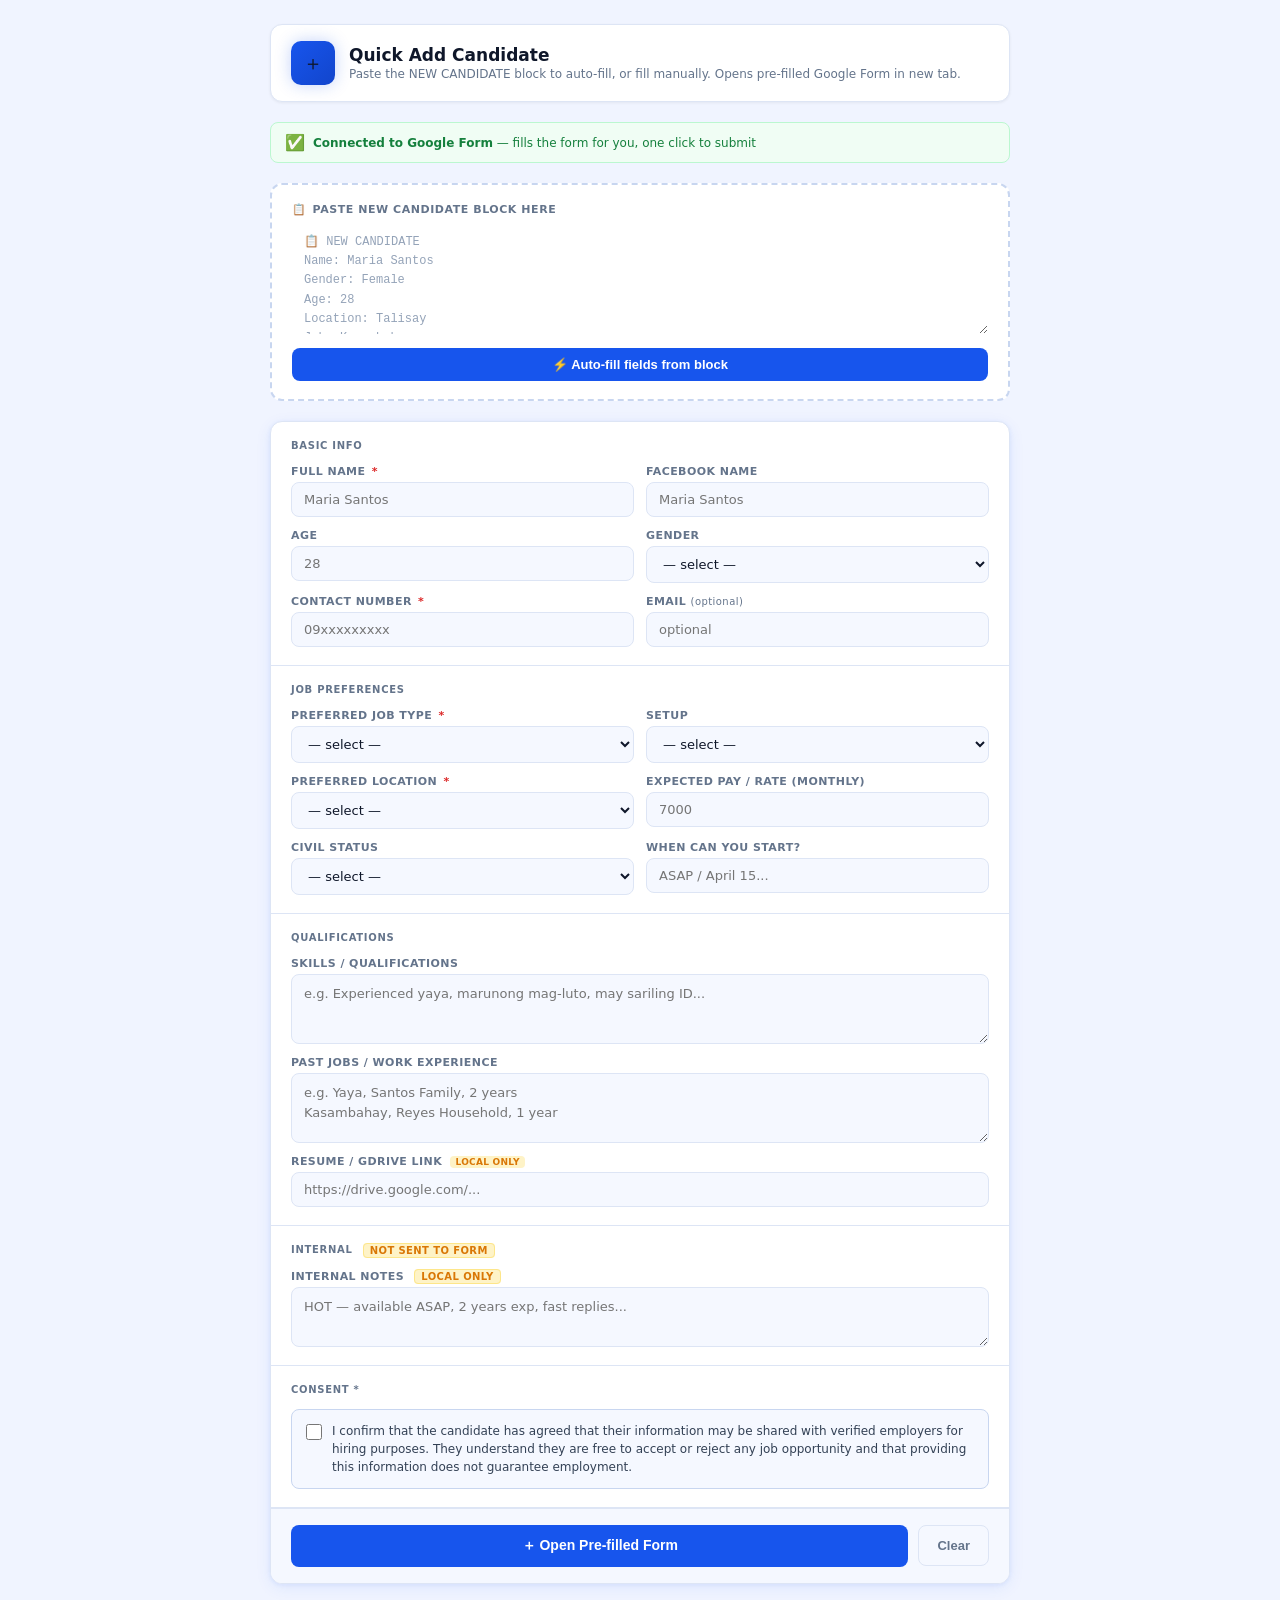
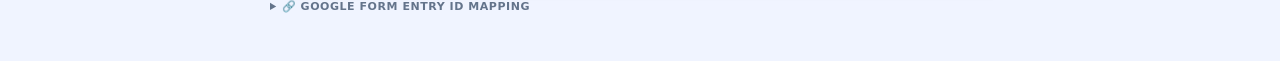
==== quick-add-candidate.html @ f5a3fc93 "Rewrite Quick Add Candidate with consent, validation, success screen - All 14 Google Form entry IDs " ====
<!DOCTYPE html>
<html lang="en">
<head>
<meta charset="UTF-8">
<meta name="viewport" content="width=device-width, initial-scale=1.0">
<title>Quick Add Candidate — Job Search PH</title>
<style>
  :root {
    --accent:       #1755ed;
    --accent-lt:    #e8effe;
    --success:      #16a34a;
    --success-lt:   #dcfce7;
    --danger:       #dc2626;
    --danger-lt:    #fee2e2;
    --warn:         #d97706;
    --warn-lt:      #fef3c7;
    --bg:           #f0f4ff;
    --surface:      #ffffff;
    --surface2:     #f5f8ff;
    --border:       #dde5f5;
    --border2:      #c8d6f0;
    --text:         #0f172a;
    --text2:        #334155;
    --text3:        #64748b;
    --radius:       12px;
    --radius-sm:    8px;
    --shadow:       0 1px 4px rgba(23,85,237,.08), 0 4px 16px rgba(23,85,237,.08);
    --shadow-sm:    0 1px 3px rgba(0,0,0,.06);
  }
  * { box-sizing: border-box; margin: 0; padding: 0; }

  body {
    font-family: 'Segoe UI', system-ui, sans-serif;
    background: var(--bg);
    color: var(--text);
    min-height: 100vh;
    padding: 24px 16px 48px;
  }

  .container { max-width: 740px; margin: 0 auto; }

  /* ── Header ── */
  .header {
    display: flex; align-items: center; gap: 14px;
    background: var(--surface);
    border: 1px solid var(--border);
    border-radius: var(--radius);
    padding: 16px 20px;
    margin-bottom: 20px;
    box-shadow: var(--shadow-sm);
  }
  .header-icon {
    width: 44px; height: 44px;
    background: linear-gradient(135deg, var(--accent), #1245cc);
    border-radius: 10px;
    display: flex; align-items: center; justify-content: center;
    font-size: 20px; flex-shrink: 0;
    box-shadow: 0 0 16px rgba(23,85,237,.25);
  }
  .header h1 { font-size: 17px; font-weight: 700; color: var(--text); }
  .header p  { font-size: 12px; color: var(--text3); margin-top: 2px; }

  /* ── Info bar ── */
  .info-bar {
    background: #f0fdf4; border: 1px solid #bbf7d0; border-radius: var(--radius-sm);
    padding: 10px 14px; margin-bottom: 20px;
    font-size: 12px; color: #15803d;
    display: flex; align-items: center; gap: 8px;
  }

  /* ── Paste zone ── */
  .paste-zone {
    background: var(--surface);
    border: 2px dashed var(--border2);
    border-radius: var(--radius);
    padding: 18px 20px;
    margin-bottom: 20px;
    transition: border-color .2s, background .2s;
  }
  .paste-zone:focus-within { border-color: var(--accent); background: var(--accent-lt); }
  .paste-label {
    font-size: 11px; font-weight: 700; color: var(--text3);
    text-transform: uppercase; letter-spacing: .05em;
    margin-bottom: 8px; display: flex; align-items: center; gap: 6px;
  }
  textarea#pasteBox {
    width: 100%; height: 110px;
    border: none; background: transparent;
    font-family: 'Consolas', 'Courier New', monospace;
    font-size: 12px; color: var(--text);
    resize: vertical; outline: none; line-height: 1.6;
  }
  textarea#pasteBox::placeholder { color: #94a3b8; }
  .parse-btn {
    margin-top: 10px; width: 100%; padding: 9px;
    background: var(--accent); color: #fff;
    border: none; border-radius: var(--radius-sm);
    font-size: 13px; font-weight: 600; cursor: pointer;
    display: flex; align-items: center; justify-content: center; gap: 6px;
    transition: opacity .15s;
  }
  .parse-btn:hover { opacity: .9; }

  /* ── Form card ── */
  .form-card {
    background: var(--surface);
    border: 1px solid var(--border);
    border-radius: var(--radius);
    box-shadow: var(--shadow);
    overflow: hidden;
  }
  .form-section { padding: 18px 20px; border-bottom: 1px solid var(--border); }
  .form-section:last-child { border-bottom: none; }
  .section-title {
    font-size: 10px; font-weight: 800; color: var(--text3);
    text-transform: uppercase; letter-spacing: .07em;
    margin-bottom: 14px;
  }
  .field-grid { display: grid; grid-template-columns: 1fr 1fr; gap: 12px; }
  .field-grid.single { grid-template-columns: 1fr; }
  .field { display: flex; flex-direction: column; gap: 4px; }
  .field.span2 { grid-column: span 2; }
  label {
    font-size: 11px; font-weight: 700; color: var(--text3);
    text-transform: uppercase; letter-spacing: .04em;
  }
  label .req { color: var(--danger); margin-left: 2px; }
  input, select, textarea {
    padding: 9px 12px;
    border: 1.5px solid var(--border);
    border-radius: var(--radius-sm);
    font-size: 13px; color: var(--text);
    background: var(--surface2);
    outline: none; width: 100%; font-family: inherit;
    transition: border-color .15s, box-shadow .15s, background .15s;
  }
  input:focus, select:focus, textarea:focus {
    border-color: var(--accent);
    box-shadow: 0 0 0 3px rgba(23,85,237,.10);
    background: #fff;
  }
  textarea { resize: vertical; min-height: 70px; line-height: 1.5; }
  select { cursor: pointer; }
  .filled { border-color: var(--accent) !important; background: #fff !important; }
  .error-field { border-color: var(--danger) !important; background: var(--danger-lt) !important; }
  .warn-field  { border-color: var(--warn) !important; background: var(--warn-lt) !important; }

  /* ── Consent ── */
  .consent-block {
    background: var(--surface2);
    border: 1.5px solid var(--border2);
    border-radius: var(--radius-sm);
    padding: 12px 14px;
    display: flex; gap: 10px; align-items: flex-start;
  }
  .consent-block input[type="checkbox"] {
    width: 16px; height: 16px; flex-shrink: 0;
    margin-top: 2px; cursor: pointer;
    accent-color: var(--accent);
  }
  .consent-block p {
    font-size: 12px; color: var(--text2); line-height: 1.5;
  }
  .consent-block.error-consent { border-color: var(--danger); background: var(--danger-lt); }

  /* ── Notes internal tag ── */
  .internal-tag {
    font-size: 10px; font-weight: 700; color: var(--warn);
    background: var(--warn-lt); border: 1px solid #fde68a;
    border-radius: 4px; padding: 1px 6px;
    margin-left: 6px; vertical-align: middle; text-transform: uppercase;
    letter-spacing: .04em;
  }

  /* ── Submit bar ── */
  .submit-bar {
    padding: 16px 20px;
    background: var(--surface2);
    border-top: 1px solid var(--border);
    display: flex; gap: 10px; align-items: center;
  }
  .btn-submit {
    flex: 1; padding: 12px;
    background: var(--accent); color: #fff;
    border: none; border-radius: var(--radius-sm);
    font-size: 14px; font-weight: 700; cursor: pointer;
    display: flex; align-items: center; justify-content: center; gap: 8px;
    transition: opacity .15s, transform .1s;
  }
  .btn-submit:hover  { opacity: .9; }
  .btn-submit:active { transform: scale(.99); }
  .btn-submit:disabled { opacity: .45; cursor: not-allowed; transform: none; }
  .btn-clear {
    padding: 12px 18px;
    background: transparent; color: var(--text3);
    border: 1.5px solid var(--border);
    border-radius: var(--radius-sm);
    font-size: 13px; font-weight: 600; cursor: pointer;
    transition: background .15s;
  }
  .btn-clear:hover { background: var(--border); }

  /* ── Toast ── */
  .toast {
    position: fixed; top: 20px; right: 20px;
    padding: 12px 18px; border-radius: var(--radius-sm);
    font-size: 13px; font-weight: 600;
    box-shadow: 0 4px 16px rgba(0,0,0,.12);
    z-index: 999; transform: translateY(-8px); opacity: 0;
    transition: all .25s; pointer-events: none;
  }
  .toast.show  { transform: translateY(0); opacity: 1; }
  .toast.green { background: var(--success-lt); color: var(--success); }
  .toast.warn  { background: var(--warn-lt);    color: var(--warn); }
  .toast.red   { background: var(--danger-lt);  color: var(--danger); }

  /* ── Success screen ── */
  .success-screen {
    display: none;
    background: var(--surface);
    border: 1px solid #bbf7d0;
    border-radius: var(--radius);
    padding: 40px 24px;
    text-align: center;
    box-shadow: var(--shadow);
  }
  .success-screen.show { display: block; }
  .success-icon { font-size: 48px; margin-bottom: 12px; }
  .success-screen h2 { font-size: 20px; font-weight: 700; color: var(--success); margin-bottom: 8px; }
  .success-screen p  { font-size: 14px; color: var(--text2); margin-bottom: 20px; line-height: 1.6; }
  .btn-add-another {
    padding: 11px 28px;
    background: var(--accent); color: #fff;
    border: none; border-radius: var(--radius-sm);
    font-size: 14px; font-weight: 700; cursor: pointer;
    transition: opacity .15s;
  }
  .btn-add-another:hover { opacity: .9; }

  /* ── Entry mapping reference ── */
  .mapping-table {
    width: 100%; border-collapse: collapse; font-size: 11px;
    margin-top: 8px;
  }
  .mapping-table th {
    text-align: left; padding: 6px 8px;
    background: var(--surface2); color: var(--text3);
    font-weight: 700; text-transform: uppercase; letter-spacing: .04em;
    border-bottom: 1px solid var(--border);
  }
  .mapping-table td {
    padding: 5px 8px; border-bottom: 1px solid var(--border);
    color: var(--text2); font-family: 'Consolas', monospace;
  }
  .mapping-table tr:last-child td { border-bottom: none; }
  .pill-local {
    font-size: 9px; font-weight: 700; color: var(--warn);
    background: var(--warn-lt); border-radius: 4px;
    padding: 1px 5px; margin-left: 4px;
    font-family: inherit; letter-spacing: .03em;
  }

  details { margin-top: 16px; }
  summary {
    font-size: 11px; font-weight: 700; color: var(--text3);
    cursor: pointer; user-select: none;
    text-transform: uppercase; letter-spacing: .05em;
  }
  summary:hover { color: var(--accent); }

  @media (max-width: 540px) {
    .field-grid { grid-template-columns: 1fr; }
    .field.span2 { grid-column: span 1; }
  }
</style>
</head>
<body>
<div class="container">

  <!-- Header -->
  <div class="header">
    <div class="header-icon">&#xFF0B;</div>
    <div>
      <h1>Quick Add Candidate</h1>
      <p>Paste the NEW CANDIDATE block to auto-fill, or fill manually. Opens pre-filled Google Form in new tab.</p>
    </div>
  </div>

  <!-- Connected notice -->
  <div class="info-bar">
    <span style="font-size:16px">&#x2705;</span>
    <span><strong>Connected to Google Form</strong> &mdash; fills the form for you, one click to submit</span>
  </div>

  <!-- Paste zone -->
  <div class="paste-zone">
    <div class="paste-label"><span>&#x1F4CB;</span> Paste NEW CANDIDATE block here</div>
    <textarea id="pasteBox" placeholder="&#x1F4CB; NEW CANDIDATE&#10;Name: Maria Santos&#10;Gender: Female&#10;Age: 28&#10;Location: Talisay&#10;Job: Kasambahay&#10;Setup: Stay-in&#10;Experience: 2 years yaya&#10;Available: ASAP&#10;Salary: 7000&#10;Contact: 09xxxxxxxxx&#10;Facebook: Maria Santos"></textarea>
    <button class="parse-btn" onclick="parseBlock()">&#x26A1; Auto-fill fields from block</button>
  </div>

  <!-- Form -->
  <div class="form-card" id="formCard">

    <!-- Basic Info -->
    <div class="form-section">
      <div class="section-title">Basic Info</div>
      <div class="field-grid">
        <div class="field">
          <label>Full Name <span class="req">*</span></label>
          <input type="text" id="f_name" placeholder="Maria Santos" />
        </div>
        <div class="field">
          <label>Facebook Name</label>
          <input type="text" id="f_facebook" placeholder="Maria Santos" />
        </div>
        <div class="field">
          <label>Age</label>
          <input type="number" id="f_age" placeholder="28" min="15" max="70" />
        </div>
        <div class="field">
          <label>Gender</label>
          <select id="f_gender">
            <option value="">&#x2014; select &#x2014;</option>
            <option>Male</option>
            <option>Female</option>
          </select>
        </div>
        <div class="field">
          <label>Contact Number <span class="req">*</span></label>
          <input type="text" id="f_contact" placeholder="09xxxxxxxxx" />
        </div>
        <div class="field">
          <label>Email <span style="font-weight:400;text-transform:none;font-size:10px">(optional)</span></label>
          <input type="email" id="f_email" placeholder="optional" />
        </div>
      </div>
    </div>

    <!-- Job Preferences -->
    <div class="form-section">
      <div class="section-title">Job Preferences</div>
      <div class="field-grid">
        <div class="field">
          <label>Preferred Job Type <span class="req">*</span></label>
          <select id="f_jobtype">
            <option value="">&#x2014; select &#x2014;</option>
            <option>Accounting / Bookkeeper</option>
            <option>Barista / Barman</option>
            <option>Carpenter / Mason</option>
            <option>Carwash Boy / Detailer</option>
            <option>Cashier / Retail Staff</option>
            <option>Construction Laborer</option>
            <option>Cook / Kitchen Staff</option>
            <option>Delivery Rider</option>
            <option>Dishwasher / Kitchen Helper</option>
            <option>Driver (Personal / Company)</option>
            <option>Electrician / Plumber</option>
            <option>Encoder / Data Entry</option>
            <option>Forklift Operator</option>
            <option>Housekeeper / Household Helper</option>
            <option>Janitor / Cleaner</option>
            <option>Laundry / Cleaning Staff</option>
            <option>Machine Operator</option>
            <option>Mechanic / Auto Technician</option>
            <option>Office Admin / Secretary</option>
            <option>Packer / Sorter / Labeler</option>
            <option>Production Worker</option>
            <option>Sales Agent / Promodiser</option>
            <option>Security Guard</option>
            <option>Server / Waiter / Waitress</option>
            <option>Technician (Electronics / AC / Appliance)</option>
            <option>Warehouse Staff</option>
            <option>Welder</option>
            <option>Yaya / Babysitter</option>
            <option>Other</option>
          </select>
        </div>
        <div class="field">
          <label>Setup</label>
          <select id="f_setup">
            <option value="">&#x2014; select &#x2014;</option>
            <option>Stay-in</option>
            <option>Stay-out</option>
            <option>Either</option>
          </select>
        </div>
        <div class="field">
          <label>Preferred Location <span class="req">*</span></label>
          <select id="f_location">
            <option value="">&#x2014; select &#x2014;</option>
            <option>Bacolod City Proper</option>
            <option>Talisay</option>
            <option>Silay</option>
            <option>Bago City</option>
            <option>Murcia</option>
            <option>Kabankalan</option>
            <option>Anywhere in Neg. Occ.</option>
            <option>Other</option>
          </select>
        </div>
        <div class="field">
          <label>Expected Pay / Rate (monthly)</label>
          <input type="number" id="f_salary" placeholder="7000" min="0" />
        </div>
        <div class="field">
          <label>Civil Status</label>
          <select id="f_civil">
            <option value="">&#x2014; select &#x2014;</option>
            <option>Single</option>
            <option>Married</option>
            <option>Separated</option>
            <option>Widowed</option>
            <option>Single Parent</option>
          </select>
        </div>
        <div class="field">
          <label>When can you start?</label>
          <input type="text" id="f_available" placeholder="ASAP / April 15..." />
        </div>
      </div>
    </div>

    <!-- Qualifications -->
    <div class="form-section">
      <div class="section-title">Qualifications</div>
      <div class="field-grid single">
        <div class="field">
          <label>Skills / Qualifications</label>
          <textarea id="f_skills" placeholder="e.g. Experienced yaya, marunong mag-luto, may sariling ID..."></textarea>
        </div>
        <div class="field">
          <label>Past Jobs / Work Experience</label>
          <textarea id="f_experience" placeholder="e.g. Yaya, Santos Family, 2 years&#10;Kasambahay, Reyes Household, 1 year"></textarea>
        </div>
        <div class="field">
          <label>Resume / GDrive Link <span class="pill-local">local only</span></label>
          <input type="text" id="f_resume" placeholder="https://drive.google.com/..." />
        </div>
      </div>
    </div>

    <!-- Internal (not sent to form) -->
    <div class="form-section">
      <div class="section-title">Internal <span class="internal-tag">not sent to form</span></div>
      <div class="field-grid single">
        <div class="field">
          <label>Internal Notes <span class="internal-tag">local only</span></label>
          <textarea id="f_notes" placeholder="HOT &#x2014; available ASAP, 2 years exp, fast replies..." style="min-height:60px"></textarea>
        </div>
      </div>
    </div>

    <!-- Consent -->
    <div class="form-section">
      <div class="section-title">Consent <span class="req">*</span></div>
      <div class="consent-block" id="consentBlock">
        <input type="checkbox" id="f_consent" />
        <p>I confirm that the candidate has agreed that their information may be shared with verified employers for hiring purposes. They understand they are free to accept or reject any job opportunity and that providing this information does not guarantee employment.</p>
      </div>
    </div>

    <!-- Submit -->
    <div class="submit-bar">
      <button class="btn-submit" id="submitBtn" onclick="submitCandidate()">
        &#xFF0B; Open Pre-filled Form
      </button>
      <button class="btn-clear" onclick="clearForm()">Clear</button>
    </div>

  </div><!-- /form-card -->

  <!-- Success screen -->
  <div class="success-screen" id="successScreen">
    <div class="success-icon">&#x2705;</div>
    <h2>Form Opened!</h2>
    <p>The pre-filled Google Form opened in a new tab.<br>Click <strong>Submit</strong> inside the form to register the candidate.<br>The candidate will appear in the dashboard after the next data refresh.</p>
    <button class="btn-add-another" onclick="resetToForm()">&#xFF0B; Add Another Candidate</button>
  </div>

  <!-- Entry ID reference (collapsible) -->
  <details>
    <summary>&#x1F517; Google Form Entry ID Mapping</summary>
    <div style="background:var(--surface);border:1px solid var(--border);border-radius:var(--radius-sm);margin-top:8px;overflow:hidden">
      <table class="mapping-table">
        <tr><th>Field</th><th>Entry ID</th></tr>
        <tr><td>Full Name</td><td>entry.1163063502</td></tr>
        <tr><td>Facebook Name</td><td>entry.746295938</td></tr>
        <tr><td>Age</td><td>entry.1093612604</td></tr>
        <tr><td>Contact Number</td><td>entry.675411365</td></tr>
        <tr><td>Email</td><td>entry.1345355032</td></tr>
        <tr><td>Preferred Job Type</td><td>entry.1296369222</td></tr>
        <tr><td>Skills / Qualifications</td><td>entry.664293303</td></tr>
        <tr><td>Preferred Location</td><td>entry.547447539</td></tr>
        <tr><td>Expected Pay / Rate</td><td>entry.1516079030</td></tr>
        <tr><td>Gender</td><td>entry.1970809014</td></tr>
        <tr><td>Past Jobs / Work Experience</td><td>entry.35722816</td></tr>
        <tr><td>When can you start</td><td>entry.1119101128</td></tr>
        <tr><td>Civil Status</td><td>entry.941768457</td></tr>
        <tr><td>Consent</td><td>entry.1199976305</td></tr>
        <tr><td>Resume / GDrive Link <span class="pill-local">local only</span></td><td style="color:var(--text3)">not in form</td></tr>
        <tr><td>Setup <span class="pill-local">local only</span></td><td style="color:var(--text3)">not in form</td></tr>
        <tr><td>Internal Notes <span class="pill-local">local only</span></td><td style="color:var(--text3)">not in form</td></tr>
      </table>
    </div>
  </details>

</div><!-- /container -->

<div class="toast" id="toast"></div>

<script>
// ── Toast ──
function showToast(msg, type) {
  if (!type) type = 'green';
  var t = document.getElementById('toast');
  t.textContent = msg;
  t.className = 'toast ' + type + ' show';
  setTimeout(function() { t.classList.remove('show'); }, 3200);
}

// ── Job type aliases: bot value → Google Form value ──
var JOB_ALIASES = {
  'yaya':          'Yaya / Babysitter',
  'babysitter':    'Yaya / Babysitter',
  'nanny':         'Yaya / Babysitter',
  'kasambahay':    'Housekeeper / Household Helper',
  'househelper':   'Housekeeper / Household Helper',
  'housekeeper':   'Housekeeper / Household Helper',
  'household':     'Housekeeper / Household Helper',
  'all-around':    'Housekeeper / Household Helper',
  'allaround':     'Housekeeper / Household Helper',
  'helper':        'Housekeeper / Household Helper',
  'driver':        'Driver (Personal / Company)',
  'cook':          'Cook / Kitchen Staff',
  'kitchen':       'Cook / Kitchen Staff',
  'dishwasher':    'Dishwasher / Kitchen Helper',
  'laborer':       'Construction Laborer',
  'construction':  'Construction Laborer',
  'mason':         'Carpenter / Mason',
  'carpenter':     'Carpenter / Mason',
  'admin':         'Office Admin / Secretary',
  'secretary':     'Office Admin / Secretary',
  'sales':         'Sales Agent / Promodiser',
  'promodiser':    'Sales Agent / Promodiser',
  'security':      'Security Guard',
  'guard':         'Security Guard',
  'warehouse':     'Warehouse Staff',
  'laundry':       'Laundry / Cleaning Staff',
  'janitor':       'Janitor / Cleaner',
  'cleaner':       'Janitor / Cleaner',
  'encoder':       'Encoder / Data Entry',
  'cashier':       'Cashier / Retail Staff',
  'retail':        'Cashier / Retail Staff',
  'welder':        'Welder',
  'mechanic':      'Mechanic / Auto Technician',
  'barista':       'Barista / Barman',
  'barman':        'Barista / Barman',
  'waiter':        'Server / Waiter / Waitress',
  'waitress':      'Server / Waiter / Waitress',
  'server':        'Server / Waiter / Waitress',
  'rider':         'Delivery Rider',
  'delivery':      'Delivery Rider',
  'electrician':   'Electrician / Plumber',
  'plumber':       'Electrician / Plumber',
  'technician':    'Technician (Electronics / AC / Appliance)',
  'bookkeeper':    'Accounting / Bookkeeper',
  'accounting':    'Accounting / Bookkeeper',
};

// Location aliases
var LOC_ALIASES = {
  'bacolod':       'Bacolod City Proper',
  'city proper':   'Bacolod City Proper',
  'talisay':       'Talisay',
  'silay':         'Silay',
  'bago':          'Bago City',
  'murcia':        'Murcia',
  'kabankalan':    'Kabankalan',
  'neg occ':       'Anywhere in Neg. Occ.',
  'neg. occ':      'Anywhere in Neg. Occ.',
  'negros':        'Anywhere in Neg. Occ.',
  'anywhere':      'Anywhere in Neg. Occ.',
};

// ── Parse the NEW CANDIDATE block ──
function parseBlock() {
  var raw = document.getElementById('pasteBox').value.trim();
  if (!raw) { showToast('Paste a candidate block first', 'warn'); return; }

  function get(keys) {
    for (var i = 0; i < keys.length; i++) {
      var rx = new RegExp('(?:^|\\n)' + keys[i] + '\\s*:\\s*(.+)', 'i');
      var m = raw.match(rx);
      if (m) return m[1].trim();
    }
    return '';
  }

  function setField(id, val) {
    var el = document.getElementById(id);
    if (!el || !val) return;
    el.value = val;
    el.classList.add('filled');
    el.classList.remove('warn-field');
  }

  function setSelect(id, val) {
    if (!val) return;
    var el = document.getElementById(id);
    if (!el) return;
    var lower = val.toLowerCase().trim();
    var aliases = (id === 'f_jobtype') ? JOB_ALIASES : (id === 'f_location') ? LOC_ALIASES : {};

    // Check aliases first
    for (var alias in aliases) {
      if (lower.includes(alias)) {
        el.value = aliases[alias];
        if (el.value === aliases[alias]) { el.classList.add('filled'); el.classList.remove('warn-field'); return; }
      }
    }
    // Direct match against option values
    for (var i = 0; i < el.options.length; i++) {
      var ov = el.options[i].value.toLowerCase();
      if (ov === lower || ov.includes(lower) || lower.includes(ov)) {
        el.value = el.options[i].value;
        el.classList.add('filled'); el.classList.remove('warn-field');
        return;
      }
    }
    // No match — set raw value and highlight yellow for manual review
    el.value = val;
    el.classList.add('warn-field');
  }

  setField('f_name',       get(['Name', 'Full Name', 'Full name']));
  setField('f_facebook',   get(['Facebook', 'FB', 'Facebook name', 'Facebook Name']));
  setField('f_age',        get(['Age']));
  setField('f_contact',    get(['Contact', 'Contact #', 'Contact Number', 'Phone', 'Number']));
  setField('f_email',      get(['Email']));
  setField('f_salary',     get(['Salary', 'Expected Salary', 'Pay', 'Rate']).replace(/[^0-9.]/g, ''));
  setField('f_available',  get(['Available', 'Start', 'Start date', 'When can you start']));
  setField('f_experience', get(['Experience', 'Past Jobs', 'Work Experience']));
  setField('f_skills',     get(['Skills', 'Qualifications']));
  setField('f_resume',     get(['Resume', 'GDrive', 'Drive']));
  setField('f_notes',      get(['Notes', 'Tags', 'TAGS']));

  setSelect('f_jobtype',   get(['Job', 'Job Type', 'Preferred Job', 'Position']));
  setSelect('f_setup',     get(['Setup', 'Stay']));
  setSelect('f_gender',    get(['Gender']));
  setSelect('f_civil',     get(['Civil Status', 'Civil', 'Marital']));
  setSelect('f_location',  get(['Location', 'Area', 'Address', 'City']));

  showToast('Fields filled — review and submit', 'green');
}

// ── Validate required fields ──
function validate() {
  var ok = true;

  var required = ['f_name', 'f_contact', 'f_jobtype', 'f_location'];
  for (var i = 0; i < required.length; i++) {
    var el = document.getElementById(required[i]);
    if (!el) continue;
    if (!el.value.trim()) {
      el.classList.add('error-field');
      ok = false;
    } else {
      el.classList.remove('error-field');
    }
  }

  var consent = document.getElementById('f_consent');
  var consentBlock = document.getElementById('consentBlock');
  if (!consent.checked) {
    consentBlock.classList.add('error-consent');
    ok = false;
  } else {
    consentBlock.classList.remove('error-consent');
  }

  if (!ok) showToast('Please fill required fields and check consent', 'red');
  return ok;
}

// ── Build the Google Form prefill URL ──
function buildPrefilledUrl() {
  var BASE = 'https://docs.google.com/forms/d/e/1FAIpQLSdOLkZmlQTG_jlHz1d9Kggs-nB9U0z2tsK2U4qVGfEv0Y2iwA/viewform';
  var CONSENT_TEXT = 'I agree that my information can be shared with verified employers for hiring purposes. I understand that I am free to accept or reject any job opportunity and that providing this information does not guarantee employment.';

  var p = new URLSearchParams();
  p.append('entry.1163063502', document.getElementById('f_name').value.trim());
  p.append('entry.746295938',  document.getElementById('f_facebook').value.trim());
  p.append('entry.1093612604', document.getElementById('f_age').value.trim());
  p.append('entry.675411365',  document.getElementById('f_contact').value.trim());
  p.append('entry.1345355032', document.getElementById('f_email').value.trim());
  p.append('entry.1296369222', document.getElementById('f_jobtype').value.trim());
  p.append('entry.664293303',  document.getElementById('f_skills').value.trim());
  p.append('entry.547447539',  document.getElementById('f_location').value.trim());
  p.append('entry.1516079030', document.getElementById('f_salary').value.trim());
  p.append('entry.1970809014', document.getElementById('f_gender').value.trim());
  p.append('entry.35722816',   document.getElementById('f_experience').value.trim());
  p.append('entry.1119101128', document.getElementById('f_available').value.trim());
  p.append('entry.941768457',  document.getElementById('f_civil').value.trim());
  p.append('entry.1199976305', CONSENT_TEXT);

  return BASE + '?' + p.toString();
}

// ── Save internal-only data to localStorage ──
function savePendingIntake(name) {
  var notesVal  = document.getElementById('f_notes').value.trim();
  var setupVal  = document.getElementById('f_setup').value.trim();
  var resumeVal = document.getElementById('f_resume').value.trim();
  if (!notesVal && !setupVal && !resumeVal) return;
  var key = 'quick_intake_' + name.toLowerCase().replace(/\s+/g, '_').replace(/[^a-z0-9_]/g, '');
  localStorage.setItem(key, JSON.stringify({
    notes:  notesVal,
    setup:  setupVal,
    resume: resumeVal,
    ts:     new Date().toISOString()
  }));
}

// ── Submit ──
function submitCandidate() {
  if (!validate()) return;

  var btn  = document.getElementById('submitBtn');
  var name = document.getElementById('f_name').value.trim();
  btn.disabled = true;
  btn.textContent = 'Opening form...';

  savePendingIntake(name);

  var url = buildPrefilledUrl();
  window.open(url, '_blank');

  // Show success screen
  document.getElementById('formCard').style.display = 'none';
  document.getElementById('successScreen').classList.add('show');

  btn.disabled = false;
  btn.innerHTML = '&#xFF0B; Open Pre-filled Form';
}

// ── Reset to blank form ──
function resetToForm() {
  clearForm();
  document.getElementById('formCard').style.display = '';
  document.getElementById('successScreen').classList.remove('show');
}

// ── Clear form ──
var TEXT_FIELDS    = ['f_name','f_facebook','f_age','f_contact','f_email',
                      'f_salary','f_available','f_skills','f_experience','f_resume','f_notes'];
var SELECT_FIELDS  = ['f_gender','f_jobtype','f_setup','f_location','f_civil'];

function clearForm() {
  TEXT_FIELDS.forEach(function(id) {
    var el = document.getElementById(id);
    if (el) { el.value = ''; el.className = el.className.replace(/\b(filled|error-field|warn-field)\b/g, '').trim(); }
  });
  SELECT_FIELDS.forEach(function(id) {
    var el = document.getElementById(id);
    if (el) { el.selectedIndex = 0; el.className = el.className.replace(/\b(filled|error-field|warn-field)\b/g, '').trim(); }
  });
  document.getElementById('f_consent').checked = false;
  document.getElementById('consentBlock').classList.remove('error-consent');
  document.getElementById('pasteBox').value = '';
}
</script>
</body>
</html>
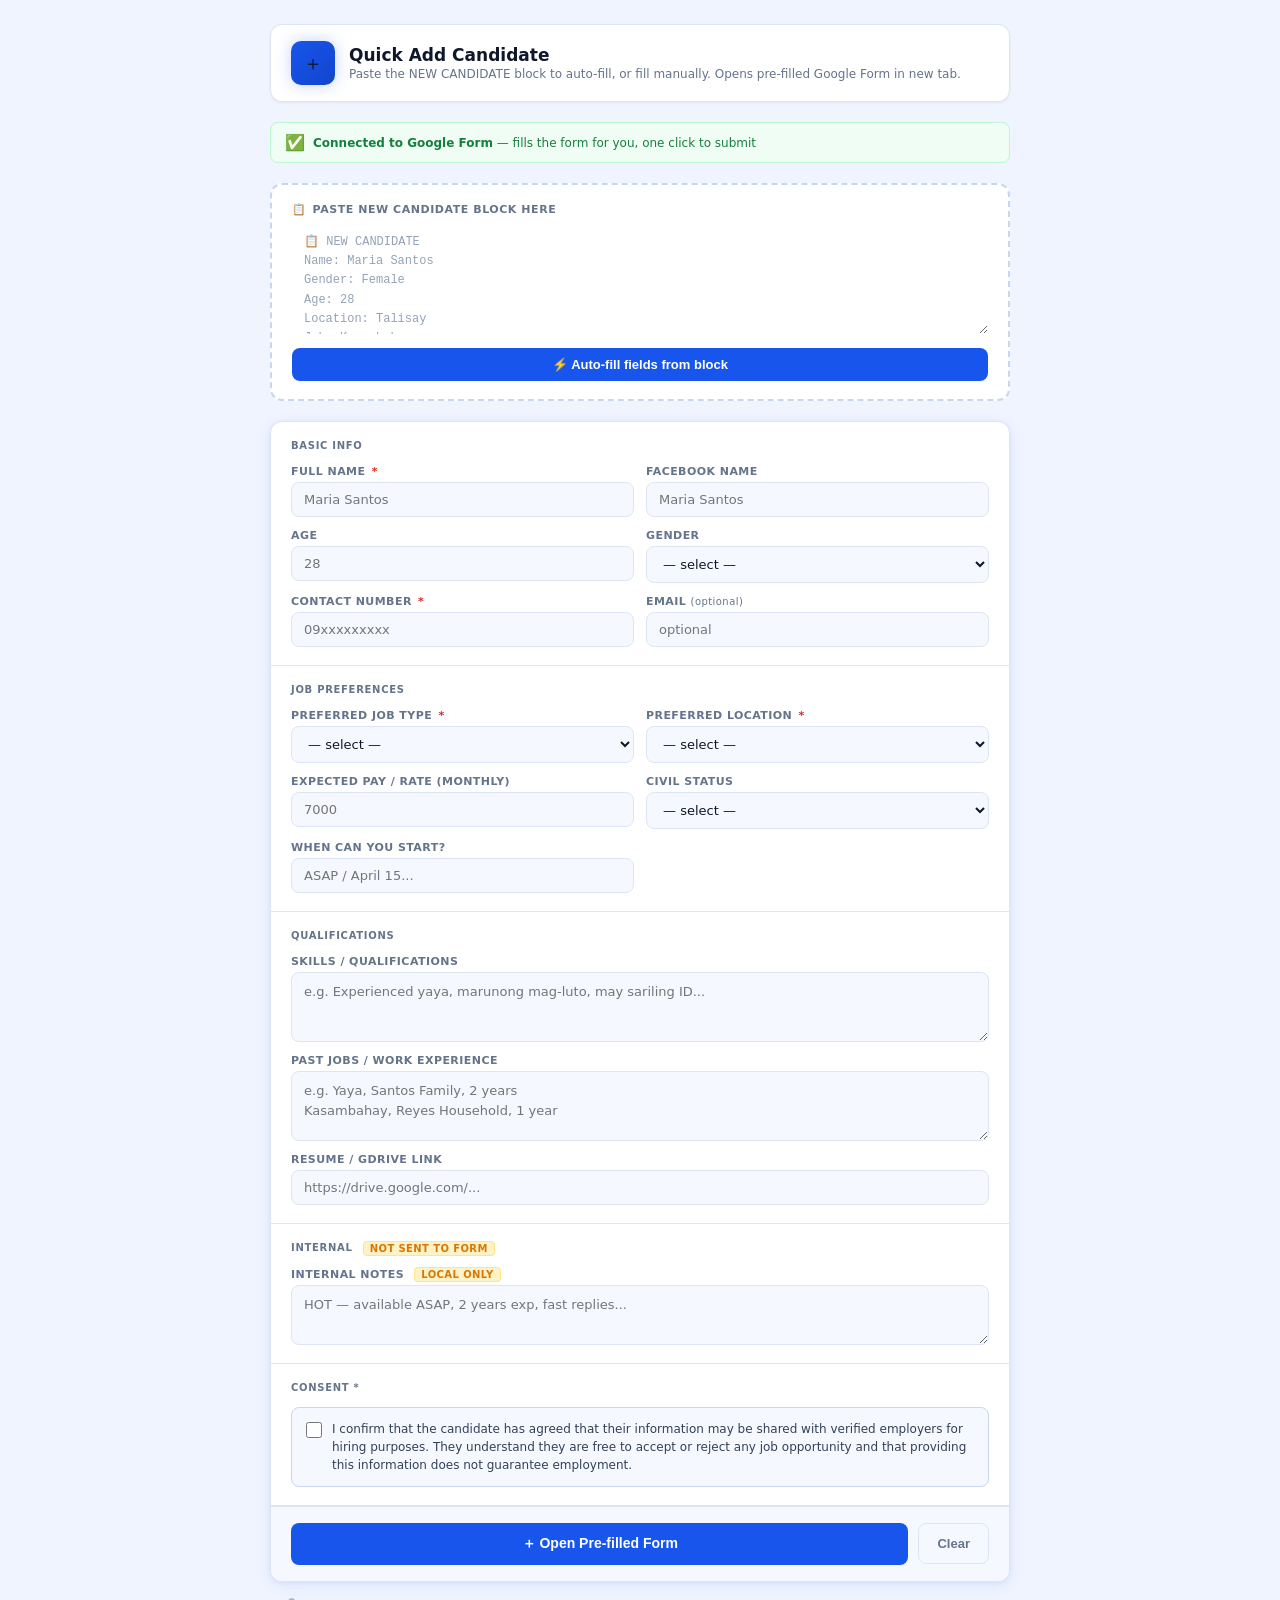
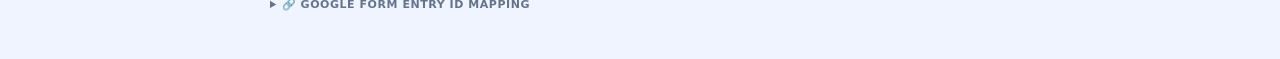
==== commit 62c3607f: "Update Quick Add parser for Botcake one-liner format, remove Setup field - Replace line-break parser" ====
--- a/quick-add-candidate.html
+++ b/quick-add-candidate.html
@@ -377,15 +377,6 @@
           </select>
         </div>
         <div class="field">
-          <label>Setup</label>
-          <select id="f_setup">
-            <option value="">&#x2014; select &#x2014;</option>
-            <option>Stay-in</option>
-            <option>Stay-out</option>
-            <option>Either</option>
-          </select>
-        </div>
-        <div class="field">
           <label>Preferred Location <span class="req">*</span></label>
           <select id="f_location">
             <option value="">&#x2014; select &#x2014;</option>
@@ -434,7 +425,7 @@
           <textarea id="f_experience" placeholder="e.g. Yaya, Santos Family, 2 years&#10;Kasambahay, Reyes Household, 1 year"></textarea>
         </div>
         <div class="field">
-          <label>Resume / GDrive Link <span class="pill-local">local only</span></label>
+          <label>Resume / GDrive Link</label>
           <input type="text" id="f_resume" placeholder="https://drive.google.com/..." />
         </div>
       </div>
@@ -498,8 +489,7 @@
         <tr><td>When can you start</td><td>entry.1119101128</td></tr>
         <tr><td>Civil Status</td><td>entry.941768457</td></tr>
         <tr><td>Consent</td><td>entry.1199976305</td></tr>
-        <tr><td>Resume / GDrive Link <span class="pill-local">local only</span></td><td style="color:var(--text3)">not in form</td></tr>
-        <tr><td>Setup <span class="pill-local">local only</span></td><td style="color:var(--text3)">not in form</td></tr>
+        <tr><td>Resume / GDrive Link</td><td id="resume-entry-td">see RESUME_ENTRY_ID constant</td></tr>
         <tr><td>Internal Notes <span class="pill-local">local only</span></td><td style="color:var(--text3)">not in form</td></tr>
       </table>
     </div>
@@ -584,17 +574,62 @@
 };
 
 // ── Parse the NEW CANDIDATE block ──
+// Handles both:
+//   (a) Botcake one-liner: all fields concatenated with no line breaks
+//   (b) Line-break format: one "Label: value" per line, multiline values supported
+// Strategy: split on known label keywords so the parser is format-agnostic.
 function parseBlock() {
   var raw = document.getElementById('pasteBox').value.trim();
   if (!raw) { showToast('Paste a candidate block first', 'warn'); return; }
 
-  function get(keys) {
-    for (var i = 0; i < keys.length; i++) {
-      var rx = new RegExp('(?:^|\\n)' + keys[i] + '\\s*:\\s*(.+)', 'i');
-      var m = raw.match(rx);
-      if (m) return m[1].trim();
+  // Known labels sorted longest-first so longer matches win
+  // e.g. "Facebook Name" matches before "Name", "Contact Number" before "Contact"
+  var LABELS = [
+    'Past Jobs / Work Experience',
+    'Skills / Qualifications',
+    'Experience Summary',
+    'Preferred Job Type',
+    'Preferred Location',
+    'When can you start',
+    'Expected Salary',
+    'Contact Number',
+    'Facebook Name',
+    'Civil Status',
+    'Full Name',
+    'Consent',
+    'Gender',
+    'Email',
+    'Setup',
+    'Age'
+  ];
+
+  var escaped = LABELS.map(function(l) {
+    return l.replace(/[-\/\\^$*+?.()|[\]{}]/g, '\\$&');
+  });
+  var rx = new RegExp('(' + escaped.join('|') + ')\\s*:', 'gi');
+
+  // split() with a capturing group gives [prefix, label1, value1, label2, value2, ...]
+  var parts = raw.split(rx);
+  var parsed = {};
+
+  for (var i = 1; i + 1 < parts.length; i += 2) {
+    var key = parts[i].trim().toLowerCase();
+    var val = (parts[i + 1] || '').trim();
+
+    // Strip trailing Salamat message Botcake appends right after Consent value
+    if (key === 'consent') {
+      val = val.replace(/Salamat\b.*/i, '').trim();
     }
-    return '';
+
+    // Treat "(not provided)" as empty
+    if (val.toLowerCase() === '(not provided)') val = '';
+
+    parsed[key] = val;
+  }
+
+  function get(key) {
+    var v = parsed[key.toLowerCase()];
+    return (v !== undefined && v !== '') ? v : '';
   }
 
   function setField(id, val) {
@@ -612,44 +647,54 @@
     var lower = val.toLowerCase().trim();
     var aliases = (id === 'f_jobtype') ? JOB_ALIASES : (id === 'f_location') ? LOC_ALIASES : {};
 
-    // Check aliases first
     for (var alias in aliases) {
-      if (lower.includes(alias)) {
+      if (lower.indexOf(alias) !== -1) {
         el.value = aliases[alias];
         if (el.value === aliases[alias]) { el.classList.add('filled'); el.classList.remove('warn-field'); return; }
       }
     }
-    // Direct match against option values
-    for (var i = 0; i < el.options.length; i++) {
-      var ov = el.options[i].value.toLowerCase();
-      if (ov === lower || ov.includes(lower) || lower.includes(ov)) {
-        el.value = el.options[i].value;
+    for (var j = 0; j < el.options.length; j++) {
+      var ov = el.options[j].value.toLowerCase();
+      if (ov === lower || ov.indexOf(lower) !== -1 || lower.indexOf(ov) !== -1) {
+        el.value = el.options[j].value;
         el.classList.add('filled'); el.classList.remove('warn-field');
         return;
       }
     }
-    // No match — set raw value and highlight yellow for manual review
     el.value = val;
     el.classList.add('warn-field');
   }
 
-  setField('f_name',       get(['Name', 'Full Name', 'Full name']));
-  setField('f_facebook',   get(['Facebook', 'FB', 'Facebook name', 'Facebook Name']));
-  setField('f_age',        get(['Age']));
-  setField('f_contact',    get(['Contact', 'Contact #', 'Contact Number', 'Phone', 'Number']));
-  setField('f_email',      get(['Email']));
-  setField('f_salary',     get(['Salary', 'Expected Salary', 'Pay', 'Rate']).replace(/[^0-9.]/g, ''));
-  setField('f_available',  get(['Available', 'Start', 'Start date', 'When can you start']));
-  setField('f_experience', get(['Experience', 'Past Jobs', 'Work Experience']));
-  setField('f_skills',     get(['Skills', 'Qualifications']));
-  setField('f_resume',     get(['Resume', 'GDrive', 'Drive']));
-  setField('f_notes',      get(['Notes', 'Tags', 'TAGS']));
-
-  setSelect('f_jobtype',   get(['Job', 'Job Type', 'Preferred Job', 'Position']));
-  setSelect('f_setup',     get(['Setup', 'Stay']));
-  setSelect('f_gender',    get(['Gender']));
-  setSelect('f_civil',     get(['Civil Status', 'Civil', 'Marital']));
-  setSelect('f_location',  get(['Location', 'Area', 'Address', 'City']));
+  // Normalize gender: "female" -> "Female", "male" -> "Male"
+  var rawGender = get('gender');
+  if (rawGender) rawGender = rawGender.charAt(0).toUpperCase() + rawGender.slice(1).toLowerCase();
+
+  setField('f_name',       get('full name'));
+  setField('f_facebook',   get('facebook name'));
+  setField('f_age',        get('age'));
+  setField('f_contact',    get('contact number'));
+  setField('f_email',      get('email'));
+  setField('f_salary',     get('expected salary').replace(/[^0-9.]/g, ''));
+  setField('f_available',  get('when can you start'));
+  setField('f_skills',     get('skills / qualifications'));
+  setField('f_experience', get('past jobs / work experience'));
+  setField('f_resume',     get('resume'));
+  setField('f_notes',      get('experience summary'));
+
+  setSelect('f_jobtype',   get('preferred job type'));
+  setSelect('f_gender',    rawGender);
+  setSelect('f_civil',     get('civil status'));
+  setSelect('f_location',  get('preferred location'));
+  // "Setup" is in LABELS so it parses cleanly but is never written to any field
+
+  // Consent: auto-check if value is "Yes"
+  if (get('consent').toLowerCase() === 'yes') {
+    var cb = document.getElementById('f_consent');
+    if (cb) {
+      cb.checked = true;
+      document.getElementById('consentBlock').classList.remove('error-consent');
+    }
+  }
 
   showToast('Fields filled — review and submit', 'green');
 }
@@ -682,6 +727,11 @@
   if (!ok) showToast('Please fill required fields and check consent', 'red');
   return ok;
 }
+
+// TODO: Replace with the actual Google Form entry ID for the Resume / GDrive Link field.
+// Find it by opening the form, right-clicking the Resume field, and inspecting the
+// input name attribute (e.g. entry.1234567890). Leave empty to skip until confirmed.
+var RESUME_ENTRY_ID = '';
 
 // ── Build the Google Form prefill URL ──
 function buildPrefilledUrl() {
@@ -704,21 +754,21 @@
   p.append('entry.941768457',  document.getElementById('f_civil').value.trim());
   p.append('entry.1199976305', CONSENT_TEXT);
 
+  // Resume / GDrive Link — added once RESUME_ENTRY_ID is confirmed
+  var resumeVal = document.getElementById('f_resume').value.trim();
+  if (RESUME_ENTRY_ID && resumeVal) p.append(RESUME_ENTRY_ID, resumeVal);
+
   return BASE + '?' + p.toString();
 }
 
 // ── Save internal-only data to localStorage ──
 function savePendingIntake(name) {
   var notesVal  = document.getElementById('f_notes').value.trim();
-  var setupVal  = document.getElementById('f_setup').value.trim();
-  var resumeVal = document.getElementById('f_resume').value.trim();
-  if (!notesVal && !setupVal && !resumeVal) return;
+  if (!notesVal) return;
   var key = 'quick_intake_' + name.toLowerCase().replace(/\s+/g, '_').replace(/[^a-z0-9_]/g, '');
   localStorage.setItem(key, JSON.stringify({
-    notes:  notesVal,
-    setup:  setupVal,
-    resume: resumeVal,
-    ts:     new Date().toISOString()
+    notes: notesVal,
+    ts:    new Date().toISOString()
   }));
 }
 
@@ -754,7 +804,7 @@
 // ── Clear form ──
 var TEXT_FIELDS    = ['f_name','f_facebook','f_age','f_contact','f_email',
                       'f_salary','f_available','f_skills','f_experience','f_resume','f_notes'];
-var SELECT_FIELDS  = ['f_gender','f_jobtype','f_setup','f_location','f_civil'];
+var SELECT_FIELDS  = ['f_gender','f_jobtype','f_location','f_civil'];
 
 function clearForm() {
   TEXT_FIELDS.forEach(function(id) {
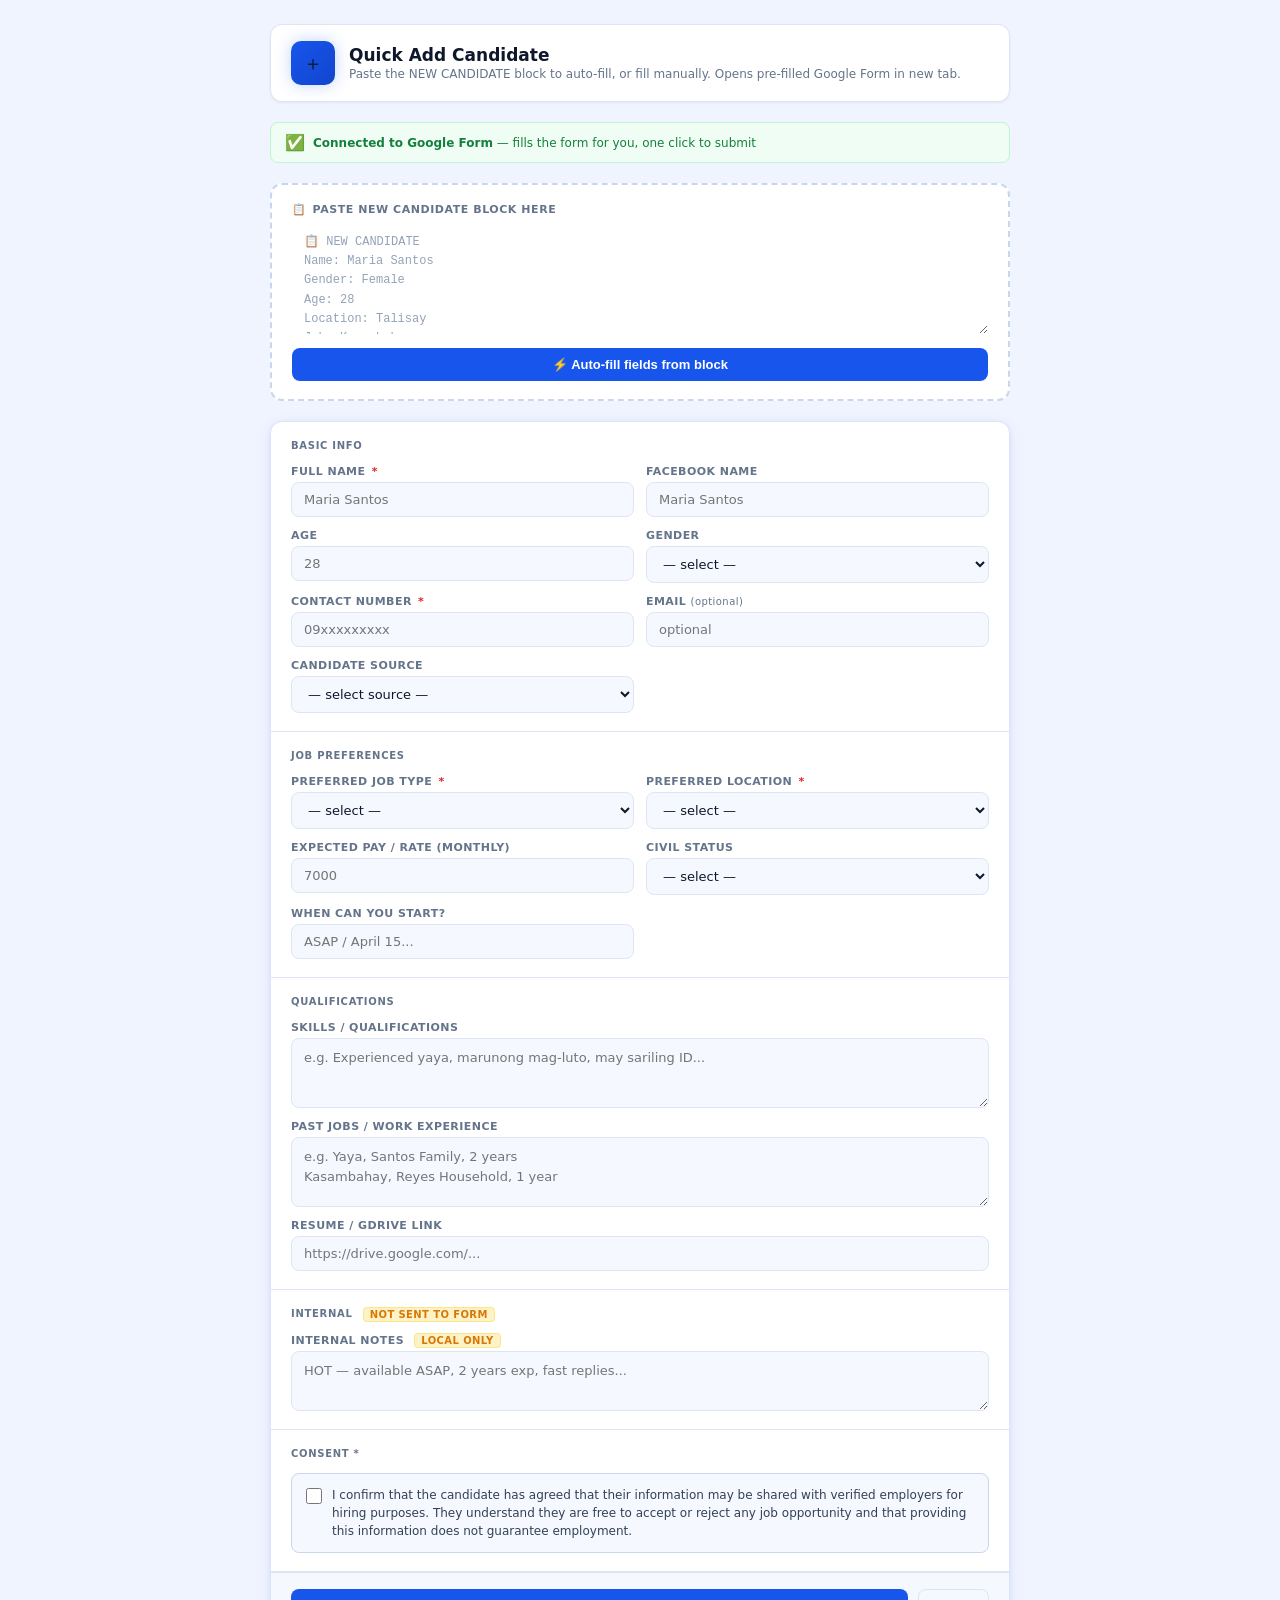
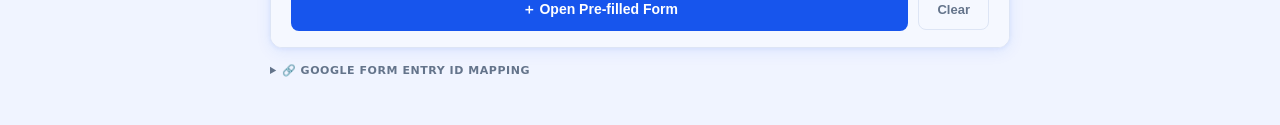
==== commit 5c94d66b: "Add 6 new features: payment tracking, cleanup tool, re-engagement, trends, retention, sources Featur" ====
--- a/quick-add-candidate.html
+++ b/quick-add-candidate.html
@@ -333,6 +333,19 @@
         <div class="field">
           <label>Email <span style="font-weight:400;text-transform:none;font-size:10px">(optional)</span></label>
           <input type="email" id="f_email" placeholder="optional" />
+        </div>
+        <div class="field">
+          <label>Candidate Source</label>
+          <select id="f_source">
+            <option value="Unknown">&#x2014; select source &#x2014;</option>
+            <option value="Facebook Ad">Facebook Ad</option>
+            <option value="Facebook Organic">Facebook Organic</option>
+            <option value="Referral">Referral</option>
+            <option value="Walk-in">Walk-in</option>
+            <option value="Botcake Chatbot">Botcake Chatbot</option>
+            <option value="Google Form">Google Form</option>
+            <option value="Other">Other</option>
+          </select>
         </div>
       </div>
     </div>
@@ -524,22 +537,27 @@
   'driver':        'Driver (Personal / Company)',
   'cook':          'Cook / Kitchen Staff',
   'kitchen':       'Cook / Kitchen Staff',
+  'lutuan':        'Cook / Kitchen Staff',
   'dishwasher':    'Dishwasher / Kitchen Helper',
+  'dish':          'Dishwasher / Kitchen Helper',
   'laborer':       'Construction Laborer',
   'construction':  'Construction Laborer',
   'mason':         'Carpenter / Mason',
   'carpenter':     'Carpenter / Mason',
   'admin':         'Office Admin / Secretary',
   'secretary':     'Office Admin / Secretary',
+  'office':        'Office Admin / Secretary',
   'sales':         'Sales Agent / Promodiser',
   'promodiser':    'Sales Agent / Promodiser',
   'security':      'Security Guard',
   'guard':         'Security Guard',
   'warehouse':     'Warehouse Staff',
   'laundry':       'Laundry / Cleaning Staff',
+  'cleaning':      'Laundry / Cleaning Staff',
   'janitor':       'Janitor / Cleaner',
   'cleaner':       'Janitor / Cleaner',
   'encoder':       'Encoder / Data Entry',
+  'data entry':    'Encoder / Data Entry',
   'cashier':       'Cashier / Retail Staff',
   'retail':        'Cashier / Retail Staff',
   'welder':        'Welder',
@@ -573,62 +591,76 @@
   'anywhere':      'Anywhere in Neg. Occ.',
 };
 
+// Gender aliases
+var GENDER_ALIASES = {
+  'female': 'Female',
+  'babae':  'Female',
+  'male':   'Male',
+  'lalaki': 'Male',
+};
+
+// Civil status aliases
+var CIVIL_ALIASES = {
+  'single parent': 'Single Parent',
+  'solo parent':   'Single Parent',
+  'widowed':       'Widowed',
+  'balo':          'Widowed',
+  'separated':     'Separated',
+  'married':       'Married',
+  'single':        'Single',
+};
+
+// ── Normalize "When can you start" free text to a standard value ──
+function normalizeAvailability(val) {
+  if (!val) return '';
+  var lower = val.toLowerCase().trim();
+  var DAYS = ['sunday','monday','tuesday','wednesday','thursday','friday','saturday',
+              'linggo','lunes','martes','miyerkules','huwebes','biyernes','sabado'];
+  if (lower === 'asap' || lower === 'agad' || lower === 'immediately' ||
+      lower.indexOf('immediately') !== -1 || lower.indexOf('agad') !== -1) {
+    return 'Immediately / ASAP';
+  }
+  for (var d = 0; d < DAYS.length; d++) {
+    if (lower.indexOf(DAYS[d]) !== -1) return 'Immediately / ASAP';
+  }
+  if (lower.indexOf('2 week') !== -1 || lower.indexOf('two week') !== -1) return 'Within 2 weeks';
+  if (lower.indexOf('1 week') !== -1 || lower.indexOf('one week') !== -1 ||
+      lower.indexOf('isang linggo') !== -1) return 'Within 1 week';
+  if (lower.indexOf('1 month') !== -1 || lower.indexOf('one month') !== -1 ||
+      lower.indexOf('isang buwan') !== -1) return 'Within 1 month';
+  return val;
+}
+
 // ── Parse the NEW CANDIDATE block ──
-// Handles both:
-//   (a) Botcake one-liner: all fields concatenated with no line breaks
-//   (b) Line-break format: one "Label: value" per line, multiline values supported
-// Strategy: split on known label keywords so the parser is format-agnostic.
 function parseBlock() {
   var raw = document.getElementById('pasteBox').value.trim();
   if (!raw) { showToast('Paste a candidate block first', 'warn'); return; }
 
-  // Known labels sorted longest-first so longer matches win
-  // e.g. "Facebook Name" matches before "Name", "Contact Number" before "Contact"
-  var LABELS = [
-    'Past Jobs / Work Experience',
-    'Skills / Qualifications',
-    'Experience Summary',
-    'Preferred Job Type',
-    'Preferred Location',
-    'When can you start',
-    'Expected Salary',
-    'Contact Number',
-    'Facebook Name',
-    'Civil Status',
-    'Full Name',
-    'Consent',
-    'Gender',
-    'Email',
-    'Setup',
-    'Age'
-  ];
-
-  var escaped = LABELS.map(function(l) {
-    return l.replace(/[-\/\\^$*+?.()|[\]{}]/g, '\\$&');
-  });
-  var rx = new RegExp('(' + escaped.join('|') + ')\\s*:', 'gi');
-
-  // split() with a capturing group gives [prefix, label1, value1, label2, value2, ...]
-  var parts = raw.split(rx);
+  // Split into lines, skip the header and blank lines
+  var lines = raw.split('\n');
   var parsed = {};
 
-  for (var i = 1; i + 1 < parts.length; i += 2) {
-    var key = parts[i].trim().toLowerCase();
-    var val = (parts[i + 1] || '').trim();
-
-    // Strip trailing Salamat message Botcake appends right after Consent value
-    if (key === 'consent') {
-      val = val.replace(/Salamat\b.*/i, '').trim();
-    }
+  for (var i = 0; i < lines.length; i++) {
+    var line = lines[i].trim();
+
+    // Skip header line and blank lines
+    if (!line || line.indexOf('NEW CANDIDATE') !== -1) continue;
+
+    // Stop at the closing Salamat message (no colon = not a field line)
+    var colonIdx = line.indexOf(':');
+    if (colonIdx === -1) continue;
+
+    var label = line.slice(0, colonIdx).trim().toLowerCase();
+    var val   = line.slice(colonIdx + 1).trim();
 
     // Treat "(not provided)" as empty
     if (val.toLowerCase() === '(not provided)') val = '';
 
-    parsed[key] = val;
-  }
-
-  function get(key) {
-    var v = parsed[key.toLowerCase()];
+    parsed[label] = val;
+  }
+
+  function get(label) {
+    var v = parsed[label.toLowerCase()];
     return (v !== undefined && v !== '') ? v : '';
   }
 
@@ -645,14 +677,29 @@
     var el = document.getElementById(id);
     if (!el) return;
     var lower = val.toLowerCase().trim();
-    var aliases = (id === 'f_jobtype') ? JOB_ALIASES : (id === 'f_location') ? LOC_ALIASES : {};
-
+
+    // Pick the right alias map for this field
+    var aliases = {};
+    if (id === 'f_jobtype')  aliases = JOB_ALIASES;
+    if (id === 'f_location') aliases = LOC_ALIASES;
+    if (id === 'f_gender')   aliases = GENDER_ALIASES;
+    if (id === 'f_civil')    aliases = CIVIL_ALIASES;
+
+    // Single-char gender shorthand: "f" = Female, "m" = Male
+    if (id === 'f_gender') {
+      if (lower === 'f') { el.value = 'Female'; el.classList.add('filled'); el.classList.remove('warn-field'); return; }
+      if (lower === 'm') { el.value = 'Male';   el.classList.add('filled'); el.classList.remove('warn-field'); return; }
+    }
+
+    // Alias lookup (substring match, case-insensitive)
     for (var alias in aliases) {
       if (lower.indexOf(alias) !== -1) {
         el.value = aliases[alias];
         if (el.value === aliases[alias]) { el.classList.add('filled'); el.classList.remove('warn-field'); return; }
       }
     }
+
+    // Direct match against option text
     for (var j = 0; j < el.options.length; j++) {
       var ov = el.options[j].value.toLowerCase();
       if (ov === lower || ov.indexOf(lower) !== -1 || lower.indexOf(ov) !== -1) {
@@ -661,13 +708,20 @@
         return;
       }
     }
+
+    // No match: fall back to "Other" if the dropdown has it, and flag yellow
+    for (var k = 0; k < el.options.length; k++) {
+      if (el.options[k].value === 'Other') {
+        el.value = 'Other';
+        el.classList.add('warn-field');
+        return;
+      }
+    }
+
+    // Last resort: set raw value and flag yellow for manual review
     el.value = val;
     el.classList.add('warn-field');
   }
-
-  // Normalize gender: "female" -> "Female", "male" -> "Male"
-  var rawGender = get('gender');
-  if (rawGender) rawGender = rawGender.charAt(0).toUpperCase() + rawGender.slice(1).toLowerCase();
 
   setField('f_name',       get('full name'));
   setField('f_facebook',   get('facebook name'));
@@ -675,17 +729,17 @@
   setField('f_contact',    get('contact number'));
   setField('f_email',      get('email'));
   setField('f_salary',     get('expected salary').replace(/[^0-9.]/g, ''));
-  setField('f_available',  get('when can you start'));
+  setField('f_available',  normalizeAvailability(get('when can you start')));
   setField('f_skills',     get('skills / qualifications'));
   setField('f_experience', get('past jobs / work experience'));
   setField('f_resume',     get('resume'));
   setField('f_notes',      get('experience summary'));
 
   setSelect('f_jobtype',   get('preferred job type'));
-  setSelect('f_gender',    rawGender);
+  setSelect('f_gender',    get('gender'));
   setSelect('f_civil',     get('civil status'));
   setSelect('f_location',  get('preferred location'));
-  // "Setup" is in LABELS so it parses cleanly but is never written to any field
+  // "Setup" is parsed but never mapped to any field
 
   // Consent: auto-check if value is "Yes"
   if (get('consent').toLowerCase() === 'yes') {
@@ -764,11 +818,13 @@
 // ── Save internal-only data to localStorage ──
 function savePendingIntake(name) {
   var notesVal  = document.getElementById('f_notes').value.trim();
-  if (!notesVal) return;
+  var sourceVal = (document.getElementById('f_source') || {}).value || 'Unknown';
   var key = 'quick_intake_' + name.toLowerCase().replace(/\s+/g, '_').replace(/[^a-z0-9_]/g, '');
+  var existing = {}; try { existing = JSON.parse(localStorage.getItem(key) || '{}'); } catch(e) {}
   localStorage.setItem(key, JSON.stringify({
-    notes: notesVal,
-    ts:    new Date().toISOString()
+    notes:  notesVal || existing.notes || '',
+    source: sourceVal,
+    ts:     new Date().toISOString()
   }));
 }
 
@@ -804,7 +860,7 @@
 // ── Clear form ──
 var TEXT_FIELDS    = ['f_name','f_facebook','f_age','f_contact','f_email',
                       'f_salary','f_available','f_skills','f_experience','f_resume','f_notes'];
-var SELECT_FIELDS  = ['f_gender','f_jobtype','f_location','f_civil'];
+var SELECT_FIELDS  = ['f_gender','f_jobtype','f_location','f_civil','f_source'];
 
 function clearForm() {
   TEXT_FIELDS.forEach(function(id) {
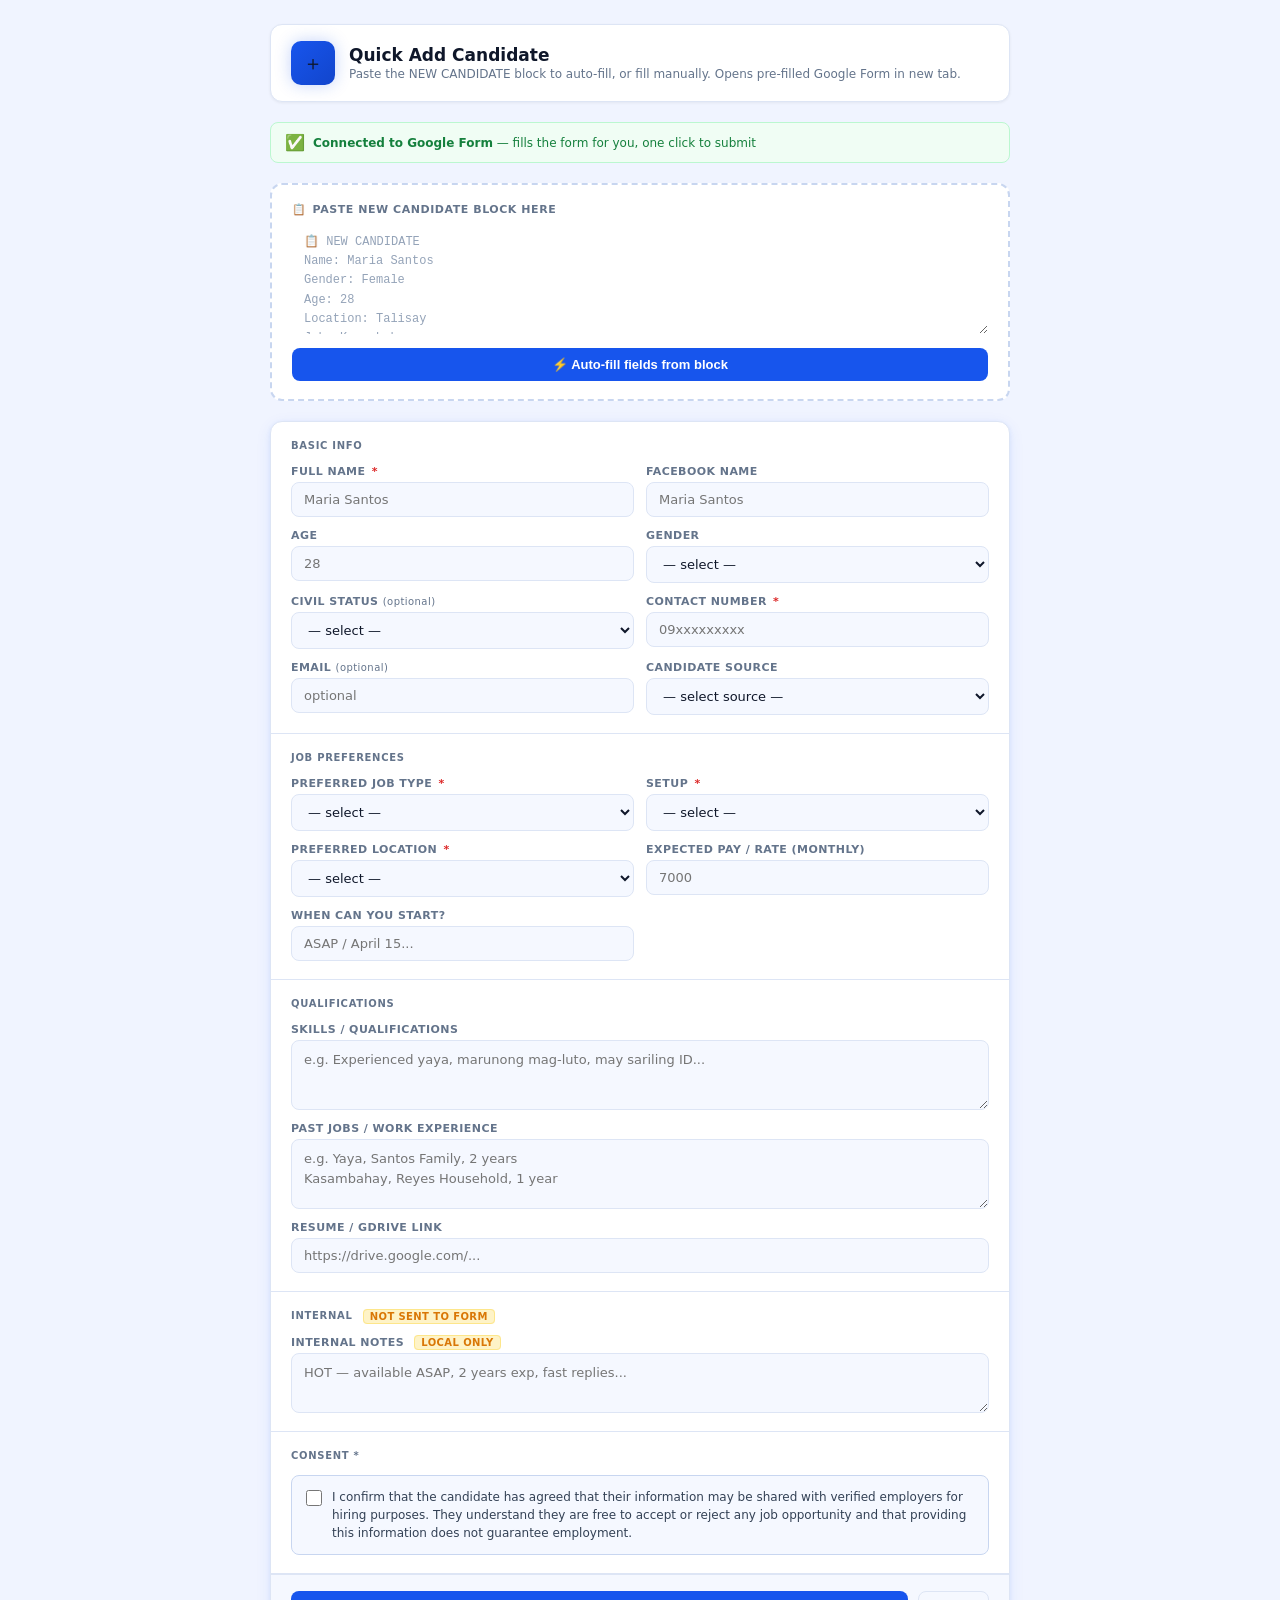
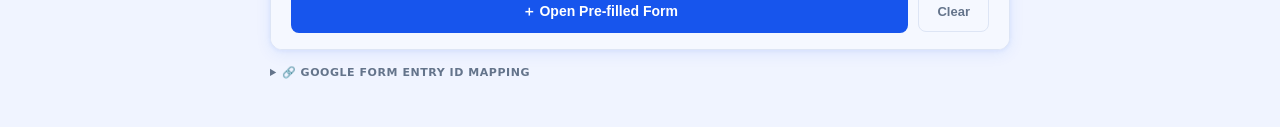
==== commit de3b9761: "feat: add Setup + relocate Civil Status in Quick Add form Setup (Stay-in / Stay-out) was missing fro" ====
--- a/quick-add-candidate.html
+++ b/quick-add-candidate.html
@@ -324,6 +324,16 @@
             <option value="">&#x2014; select &#x2014;</option>
             <option>Male</option>
             <option>Female</option>
+          </select>
+        </div>
+        <div class="field">
+          <label>Civil Status <span style="font-weight:400;text-transform:none;font-size:10px">(optional)</span></label>
+          <select id="f_civil">
+            <option value="">&#x2014; select &#x2014;</option>
+            <option>Single</option>
+            <option>Married</option>
+            <option>Widowed</option>
+            <option>Separated</option>
           </select>
         </div>
         <div class="field">
@@ -390,6 +400,14 @@
           </select>
         </div>
         <div class="field">
+          <label>Setup <span class="req">*</span></label>
+          <select id="f_setup">
+            <option value="">&#x2014; select &#x2014;</option>
+            <option>Stay-in</option>
+            <option>Stay-out</option>
+          </select>
+        </div>
+        <div class="field">
           <label>Preferred Location <span class="req">*</span></label>
           <select id="f_location">
             <option value="">&#x2014; select &#x2014;</option>
@@ -408,17 +426,6 @@
           <input type="number" id="f_salary" placeholder="7000" min="0" />
         </div>
         <div class="field">
-          <label>Civil Status</label>
-          <select id="f_civil">
-            <option value="">&#x2014; select &#x2014;</option>
-            <option>Single</option>
-            <option>Married</option>
-            <option>Separated</option>
-            <option>Widowed</option>
-            <option>Single Parent</option>
-          </select>
-        </div>
-        <div class="field">
           <label>When can you start?</label>
           <input type="text" id="f_available" placeholder="ASAP / April 15..." />
         </div>
@@ -494,6 +501,7 @@
         <tr><td>Contact Number</td><td>entry.675411365</td></tr>
         <tr><td>Email</td><td>entry.1345355032</td></tr>
         <tr><td>Preferred Job Type</td><td>entry.1296369222</td></tr>
+        <tr><td>Setup</td><td id="setup-entry-td">see SETUP_ENTRY_ID constant</td></tr>
         <tr><td>Skills / Qualifications</td><td>entry.664293303</td></tr>
         <tr><td>Preferred Location</td><td>entry.547447539</td></tr>
         <tr><td>Expected Pay / Rate</td><td>entry.1516079030</td></tr>
@@ -631,6 +639,37 @@
   return val;
 }
 
+// Map short / Botcake-format labels onto the canonical labels the parser
+// already reads. Keep keys lowercased; values must match the strings passed
+// to get() below.
+var LABEL_ALIASES = {
+  'name':         'full name',
+  'contact':      'contact number',
+  'phone':        'contact number',
+  'mobile':       'contact number',
+  'job type':     'preferred job type',
+  'job':          'preferred job type',
+  'location':     'preferred location',
+  'expected pay': 'expected salary',
+  'salary':       'expected salary',
+  'pay':          'expected salary',
+  'experience':   'past jobs / work experience',
+  'can start':    'when can you start',
+  'available':    'when can you start',
+  'availability': 'when can you start',
+  'fb':           'facebook name',
+  'facebook':     'facebook name'
+};
+
+// "6k" / "7.5k" → thousands; otherwise strip non-numeric (preserves prior
+// behavior for "P6,000", "7000", etc.).
+function normalizeSalary(val) {
+  if (!val) return '';
+  var m = val.match(/^\s*[₱P]?\s*([\d.]+)\s*k\s*$/i);
+  if (m) return String(Math.round(parseFloat(m[1]) * 1000));
+  return val.replace(/[^0-9.]/g, '');
+}
+
 // ── Parse the NEW CANDIDATE block ──
 function parseBlock() {
   var raw = document.getElementById('pasteBox').value.trim();
@@ -656,7 +695,9 @@
     // Treat "(not provided)" as empty
     if (val.toLowerCase() === '(not provided)') val = '';
 
-    parsed[label] = val;
+    // Map short / Botcake labels to the canonical labels the parser reads
+    var canonical = LABEL_ALIASES[label] || label;
+    parsed[canonical] = val;
   }
 
   function get(label) {
@@ -728,7 +769,7 @@
   setField('f_age',        get('age'));
   setField('f_contact',    get('contact number'));
   setField('f_email',      get('email'));
-  setField('f_salary',     get('expected salary').replace(/[^0-9.]/g, ''));
+  setField('f_salary',     normalizeSalary(get('expected salary')));
   setField('f_available',  normalizeAvailability(get('when can you start')));
   setField('f_skills',     get('skills / qualifications'));
   setField('f_experience', get('past jobs / work experience'));
@@ -739,7 +780,7 @@
   setSelect('f_gender',    get('gender'));
   setSelect('f_civil',     get('civil status'));
   setSelect('f_location',  get('preferred location'));
-  // "Setup" is parsed but never mapped to any field
+  setSelect('f_setup',     get('setup'));
 
   // Consent: auto-check if value is "Yes"
   if (get('consent').toLowerCase() === 'yes') {
@@ -757,7 +798,7 @@
 function validate() {
   var ok = true;
 
-  var required = ['f_name', 'f_contact', 'f_jobtype', 'f_location'];
+  var required = ['f_name', 'f_contact', 'f_jobtype', 'f_setup', 'f_location'];
   for (var i = 0; i < required.length; i++) {
     var el = document.getElementById(required[i]);
     if (!el) continue;
@@ -778,7 +819,11 @@
     consentBlock.classList.remove('error-consent');
   }
 
-  if (!ok) showToast('Please fill required fields and check consent', 'red');
+  if (!ok) {
+    var setupEl = document.getElementById('f_setup');
+    if (setupEl && !setupEl.value.trim()) showToast('Please select a setup.', 'red');
+    else showToast('Please fill required fields and check consent', 'red');
+  }
   return ok;
 }
 
@@ -786,6 +831,12 @@
 // Find it by opening the form, right-clicking the Resume field, and inspecting the
 // input name attribute (e.g. entry.1234567890). Leave empty to skip until confirmed.
 var RESUME_ENTRY_ID = '';
+
+// TODO: Paste the Google Form entry ID for the Setup (Stay-in / Stay-out) question.
+// Until set, the Setup field still validates and parses, but its value is NOT sent
+// to the Google Form (so it won't reach the candidate record). Find it the same way
+// as RESUME_ENTRY_ID — inspect the Setup question's input name (e.g. entry.1234567890).
+var SETUP_ENTRY_ID = '';
 
 // ── Build the Google Form prefill URL ──
 function buildPrefilledUrl() {
@@ -812,6 +863,10 @@
   var resumeVal = document.getElementById('f_resume').value.trim();
   if (RESUME_ENTRY_ID && resumeVal) p.append(RESUME_ENTRY_ID, resumeVal);
 
+  // Setup — added once SETUP_ENTRY_ID is confirmed
+  var setupVal = document.getElementById('f_setup').value.trim();
+  if (SETUP_ENTRY_ID && setupVal) p.append(SETUP_ENTRY_ID, setupVal);
+
   return BASE + '?' + p.toString();
 }
 
@@ -860,7 +915,7 @@
 // ── Clear form ──
 var TEXT_FIELDS    = ['f_name','f_facebook','f_age','f_contact','f_email',
                       'f_salary','f_available','f_skills','f_experience','f_resume','f_notes'];
-var SELECT_FIELDS  = ['f_gender','f_jobtype','f_location','f_civil','f_source'];
+var SELECT_FIELDS  = ['f_gender','f_jobtype','f_setup','f_location','f_civil','f_source'];
 
 function clearForm() {
   TEXT_FIELDS.forEach(function(id) {
